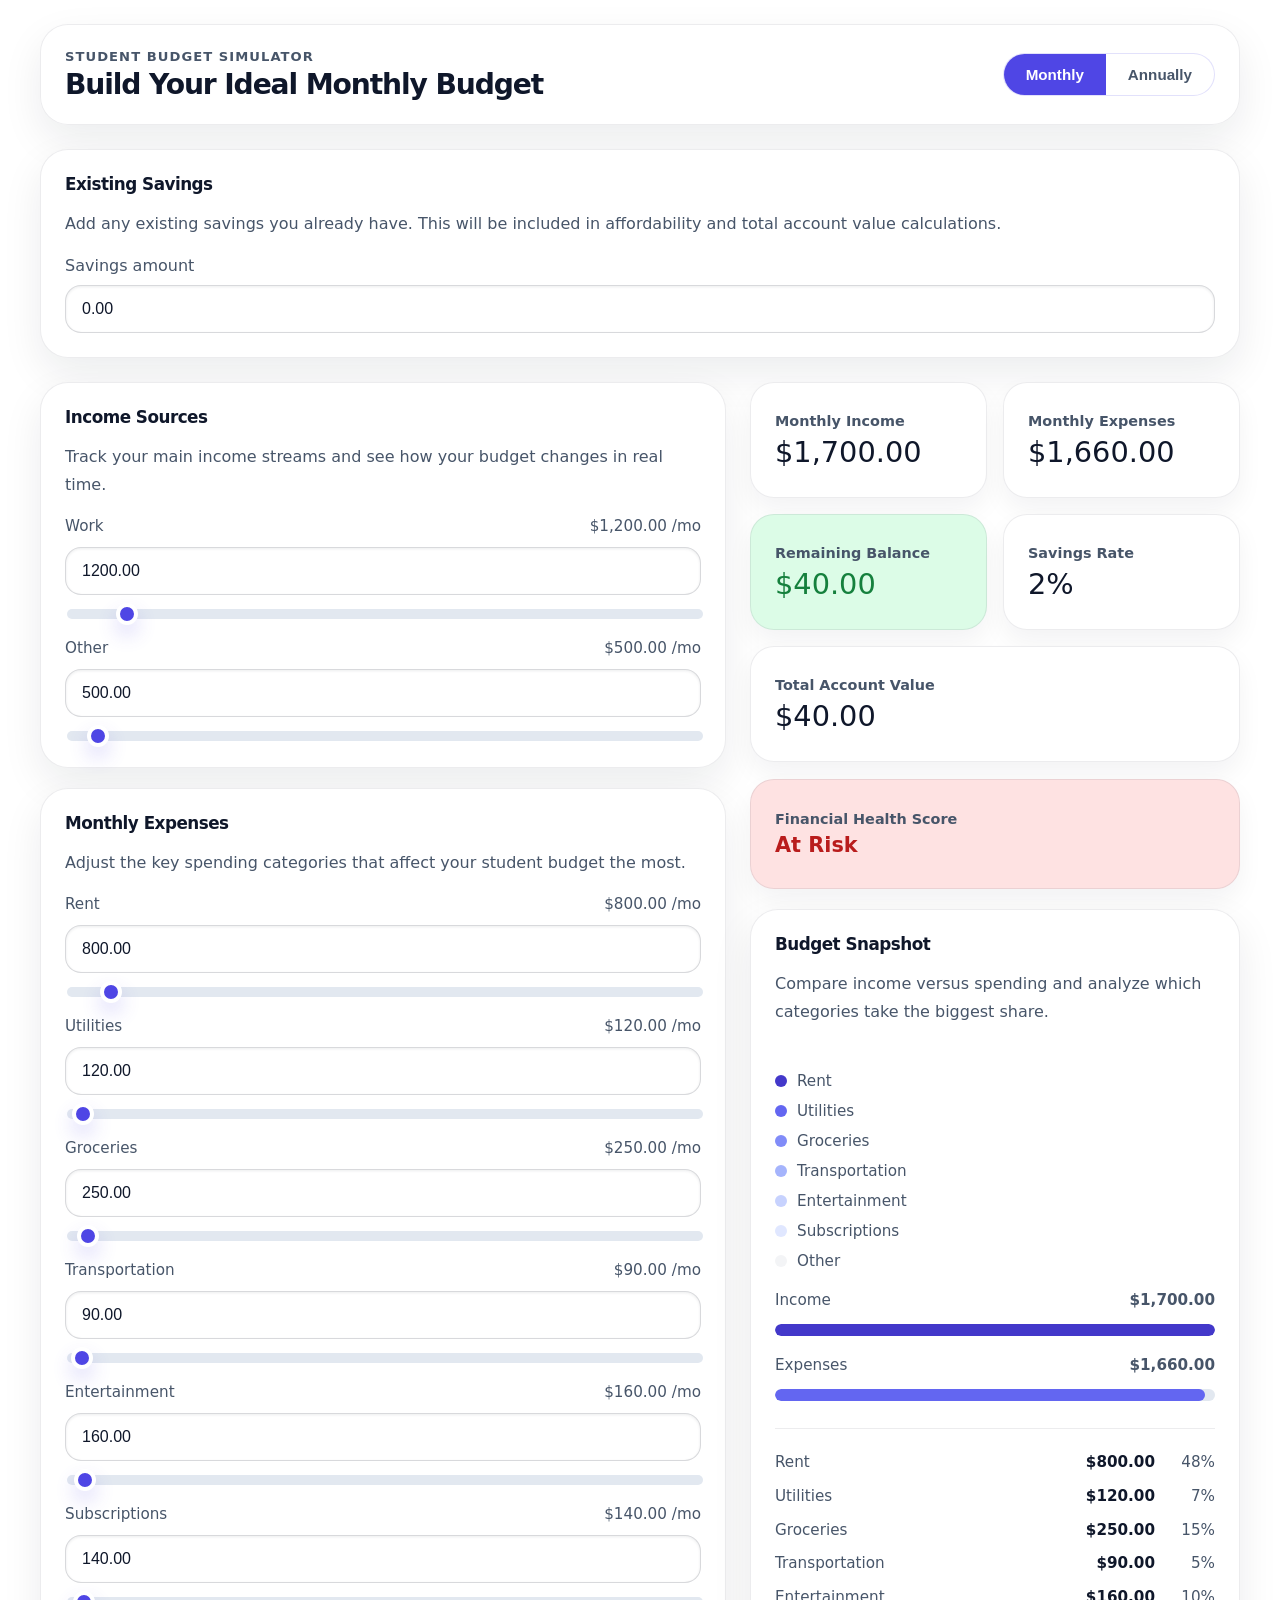
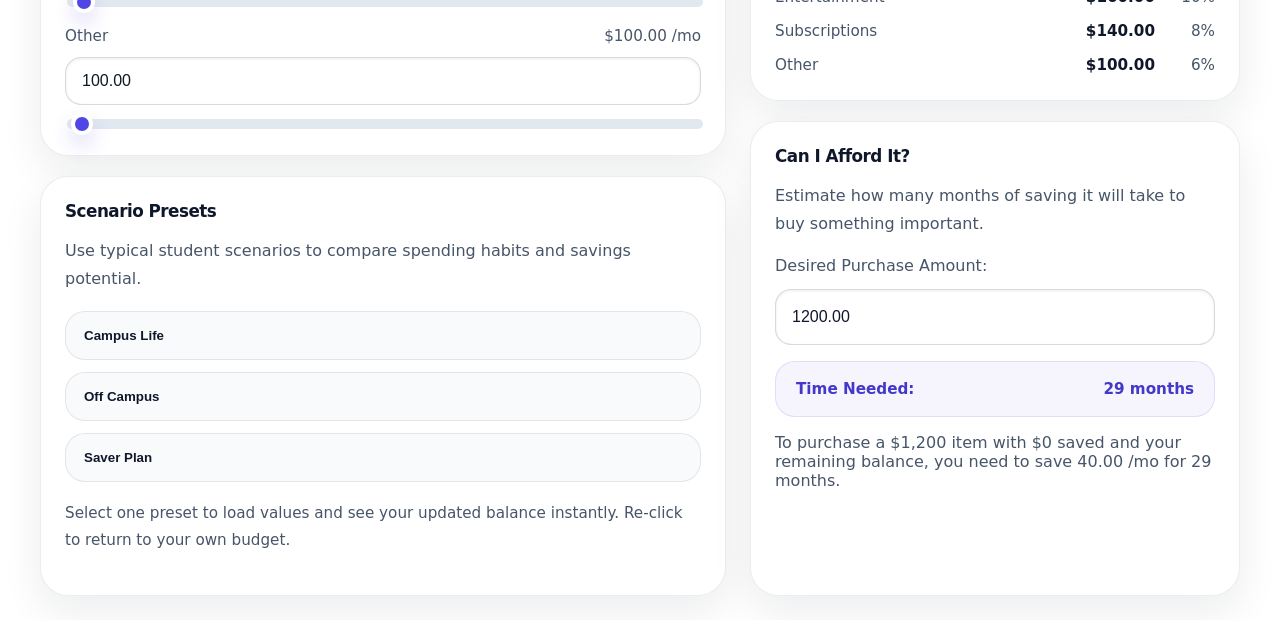
==== Second Page/index.html @ 5c25aade "added commit" ====
<!DOCTYPE html>
<html lang="en">
<head>
  <meta charset="UTF-8">
  <meta name="viewport" content="width=device-width, initial-scale=1.0">
  <title>Student Budget Simulator</title>
  <link rel="stylesheet" href="style.css">
</head>
<body>
  <main class="page">
    <section class="topbar" aria-label="Simulator header">
      <div class="topbar__title">
        <strong>Student Budget Simulator</strong>
        <h1>Build Your Ideal Monthly Budget</h1>
      </div>
      <div class="pill-toggle" role="group" aria-label="Choose view mode">
        <button id="modeMonthly" class="active" type="button">Monthly</button>
        <button id="modeAnnual" type="button">Annually</button>
      </div>
    </section>

    <section class="card" id="savingsCard" aria-label="Existing savings">
      <h2 id="savings-title">Existing Savings</h2>
      <p>Add any existing savings you already have. This will be included in affordability and total account value calculations.</p>
      <label style="display: block; margin-top: 18px;">
        <span style="color: var(--muted); display: block; margin-bottom: 10px;">Savings amount</span>
        <input id="savingsInput" class="money-input" type="text" value="0.00">
      </label>
    </section>

    <section class="layout">
      <div class="section">
        <article class="card" aria-labelledby="income-title">
          <h2 id="income-title">Income Sources</h2>
          <p>Track your main income streams and see how your budget changes in real time.</p>
          <div class="controls" id="incomeControls"></div>
        </article>

        <article class="card" aria-labelledby="expense-title">
          <h2 id="expense-title">Monthly Expenses</h2>
          <p>Adjust the key spending categories that affect your student budget the most.</p>
          <div class="controls" id="expenseControls"></div>
        </article>

        <article class="card" aria-labelledby="scenario-title">
          <h2 id="scenario-title">Scenario Presets</h2>
          <p>Use typical student scenarios to compare spending habits and savings potential.</p>
          <div class="scenario-list" id="scenarioList"></div>
          <p class="footer-note" style="padding-top: 18px;">Select one preset to load values and see your updated balance instantly. Re-click to return to your own budget.</p>
        </article>
      </div>

      <div class="section">
        <div class="summary-grid">
          <div class="summary-card">
            <strong id="totalIncomeLabel">Monthly Income</strong>
            <p class="value" id="totalIncome">$0.00</p>
          </div>
          <div class="summary-card">
            <strong id="totalExpensesLabel">Monthly Expenses</strong>
            <p class="value" id="totalExpenses">$0.00</p>
          </div>
          <div class="summary-card balance-card">
            <strong>Remaining Balance</strong>
            <p class="value" id="balanceValue">$0.00</p>
          </div>
          <div class="summary-card">
            <strong>Savings Rate</strong>
            <p class="value" id="savingsRate">0%</p>
          </div>
          <div class="summary-card span-all">
            <strong>Total Account Value</strong>
            <p class="value" id="totalAccount">$0.00</p>
          </div>
          <div class="summary-card health-score">
            <strong>Financial Health Score</strong>
            <p class="value" id="healthScore">Fair</p>
          </div>
        </div>

        <div class="card chart-card" aria-labelledby="chart-title">
          <div class="chart-row">
            <div>
              <h2 id="chart-title">Budget Snapshot</h2>
              <p>Compare income versus spending and analyze which categories take the biggest share.</p>
            </div>
            <div class="legend" id="legendList"></div>
          </div>

          <div class="bar-chart" id="barChart"></div>
          <div class="breakdown" id="breakdownList"></div>
        </div>

        <div class="card" aria-labelledby="afford-title">
          <h2 id="afford-title">Can I Afford It?</h2>
          <p>Estimate how many months of saving it will take to buy something important.</p>
          <div class="afford">
            <label>
              <span style="color: var(--muted); display: block; margin-bottom: 4px;">Desired Purchase Amount:</span>
              <input id="affordInput" type="text" value="1200.00">
            </label>
            <div class="afford-result" id="affordResult">
              <span id="affordText">Time Needed:</span>
              <strong id="affordMonths">0 months</strong>
            </div>
            <div id="affordSentence" style=color:var(--muted);></div>
          </div>
        </div>
      </div>
    </section>
  </main>

  <script src="script.js"></script>
</body>
</html>
---- Second Page/style.css ----
:root {
    color-scheme: dark;
    --bg: #ffffff;
    --surface: #ffffff;
    --border: rgba(15, 23, 42, 0.08);
    --text: #0f172a;
    --muted: #475569;
    --accent: #4f46e5;
    --accent-strong: #4338ca;
    --shadow: 0 16px 40px rgba(15, 23, 42, 0.08);
    font-family: Inter, system-ui, -apple-system, BlinkMacSystemFont, 'Segoe UI', sans-serif;
}

* {
    box-sizing: border-box;
}

body {
    margin: 0;
    min-height: 100vh;
    background: #ffffff;
    color: var(--text);
    padding: 24px;
}

.page {
    max-width: 1200px;
    margin: 0 auto;
    display: grid;
    gap: 24px;
}

.topbar {
    display: flex;
    flex-wrap: wrap;
    justify-content: space-between;
    align-items: center;
    gap: 18px;
    padding: 24px;
    background: rgba(255, 255, 255, 0.88);
    border: 1px solid var(--border);
    border-radius: 28px;
    box-shadow: var(--shadow);
    backdrop-filter: blur(16px);
}

.topbar__title {
    display: grid;
    gap: 6px;
    min-width: 240px;
}

.topbar__title strong {
    display: inline-block;
    color: var(--muted);
    letter-spacing: 0.08em;
    text-transform: uppercase;
    font-size: 0.82rem;
}

.topbar__title h1 {
    margin: 0;
    font-size: clamp(1.75rem, 2.2vw, 2.4rem);
    line-height: 1.05;
    letter-spacing: -0.04em;
}

.pill-toggle {
    display: inline-flex;
    border: 1px solid rgba(79, 70, 229, 0.16);
    border-radius: 999px;
    overflow: hidden;
    background: #fff;
}

.pill-toggle button {
    border: 0;
    background: transparent;
    padding: 12px 22px;
    color: var(--muted);
    font-size: 0.95rem;
    font-weight: 700;
    cursor: pointer;
    transition: background 0.2s ease, color 0.2s ease;
    min-width: 100px;
}

.pill-toggle button.active {
    color: white;
    background: var(--accent);
}

.layout {
    display: grid;
    grid-template-columns: 1.4fr 1fr;
    gap: 24px;
}

.section {
    display: grid;
    gap: 20px;
}

.card {
    padding: 24px;
    background: var(--surface);
    border: 1px solid var(--border);
    border-radius: 28px;
    box-shadow: var(--shadow);
}

.reveal {
    opacity: 0;
    transition: opacity 0.65s ease, transform 0.65s ease;
    will-change: opacity, transform;
}

.reveal--from-bottom {
    transform: translateY(24px);
}

.reveal--from-top {
    transform: translateY(-24px);
}

.reveal--visible {
    opacity: 1;
    transform: translateY(0);
}

.card h2 {
    margin: 0 0 16px;
    font-size: 1.05rem;
    letter-spacing: -0.03em;
}

.card p {
    margin: 0 0 18px;
    color: var(--muted);
    line-height: 1.75;
}

.controls {
    display: grid;
    gap: 18px;
}

.control {
    display: grid;
    gap: 12px;
}

.control__top {
    display: flex;
    justify-content: space-between;
    align-items: baseline;
    gap: 12px;
}

.control__top span {
    color: var(--muted);
    font-size: 0.95rem;
}

.money-input {
    width: 100%;
    border: 1px solid rgba(15, 23, 42, 0.16);
    border-radius: 16px;
    padding: 14px 16px;
    font-size: 1rem;
    color: var(--text);
    background: #ffffff;
    box-shadow: inset 0 1px 3px rgba(15, 23, 42, 0.08);
    outline: none;
    transition: border-color 0.2s ease, box-shadow 0.2s ease;
}

.afford input {
    width: 100%;
    border: 1px solid rgba(15, 23, 42, 0.16);
    border-radius: 16px;
    padding: 18px 16px;
    font-size: 1rem;
    color: var(--text);
    background: #ffffff;
    box-shadow: inset 0 1px 3px rgba(15, 23, 42, 0.08);
    outline: none;
    transition: border-color 0.2s ease, box-shadow 0.2s ease;
}

.money-input:focus,
.afford input:focus {
    border-color: rgba(79, 70, 229, 0.45);
    box-shadow: 0 0 0 4px rgba(79, 70, 229, 0.1);
}

.slider-wrap {
    display: grid;
    gap: 10px;
}

input[type='range'] {
    width: 100%;
    accent-color: var(--accent);
    height: 10px;
    border-radius: 999px;
    background: #e2e8f0;
    appearance: none;
}

input[type='range']::-webkit-slider-thumb {
    appearance: none;
    width: 22px;
    height: 22px;
    border-radius: 50%;
    background: var(--accent);
    border: 4px solid white;
    box-shadow: 0 10px 20px rgba(79, 70, 229, 0.2);
    cursor: pointer;
}

.summary-grid {
    display: grid;
    grid-template-columns: repeat(2, 1fr);
    gap: 16px;
}

.summary-card {
    padding: 20px 24px;
    border-radius: 24px;
    background: #ffffff;
    border: 1px solid rgba(15, 23, 42, 0.08);
    box-shadow: 0 12px 26px rgba(15, 23, 42, 0.05);
    display: flex;
    flex-direction: column;
    justify-content: center;
    min-height: 90px;
}

.summary-card strong {
    display: block;
    margin-bottom: 8px;
    color: var(--muted);
    font-size: 0.9rem;
    text-align: left;
}

.summary-card .value {
    margin: 0;
    font-size: 1.8rem;
    line-height: 1.05;
    text-align: left;
}

.summary-card.health-score {
    background: #e0f2fe;
    grid-column: 1 / -1;
}

.summary-card.span-all {
    grid-column: 1 / -1;
}

.summary-card.balance-card {
    background: #dcfce7;
}

.summary-card.balance-card.negative {
    background: #fee2e2;
}

.summary-card.health-score.at-risk {
    background: #fee2e2;
}

.summary-card.health-score.fair {
    background: #fef9c3;
}

.summary-card.health-score.good,
.summary-card.health-score.excellent {
    background: #dcfce7;
}

.summary-card.health-score .value {
    font-size: 1.3rem;
    font-weight: 600;
}

.summary-card.health-score.at-risk .value {
    color: #b91c1c;
}

.summary-card.health-score.fair .value {
    color: #b45309;
}

.summary-card.health-score.good .value,
.summary-card.health-score.excellent .value {
    color: #15803d;
}

.summary-card.balance-card .value {
    color: #15803d;
}

.summary-card.balance-card.negative .value {
    color: #b91c1c;
}

.summary-card .tag {
    display: inline-flex;
    margin-top: 12px;
    padding: 5px 12px;
    border-radius: 999px;
    background: rgba(79, 70, 229, 0.1);
    color: var(--accent-strong);
    font-size: 0.82rem;
    letter-spacing: 0.01em;
}

.chart-card {
    display: grid;
    gap: 20px;
}

.chart-row {
    display: flex;
    justify-content: space-between;
    gap: 14px;
    flex-wrap: wrap;
}

.bar-chart {
    display: grid;
    gap: 14px;
}

.bar-item {
    display: grid;
    gap: 8px;
}

.bar-item label {
    display: flex;
    justify-content: space-between;
    color: var(--muted);
    font-size: 0.95rem;
}

.bar-track {
    position: relative;
    height: 12px;
    border-radius: 999px;
    background: #e2e8f0;
    overflow: hidden;
}

.bar-fill {
    height: 100%;
    border-radius: 999px;
    width: 0%;
    transition: width 0.6s ease;
}

.breakdown {
    border-top: 1px solid rgba(15, 23, 42, 0.08);
    padding-top: 22px;
    display: grid;
    gap: 12px;
}

.breakdown-item {
    display: grid;
    grid-template-columns: 1fr minmax(110px, auto) minmax(50px, auto);
    align-items: center;
    gap: 10px;
    color: var(--muted);
    font-size: 0.95rem;
}

.breakdown-item strong {
    color: var(--text);
    text-align: right;
}

.breakdown-item span:last-child {
    text-align: right;
}

.legend {
    display: grid;
    gap: 10px;
    min-width: 160px;
}

.legend-item {
    display: flex;
    align-items: center;
    gap: 10px;
    color: var(--muted);
    font-size: 0.95rem;
}

.legend-dot {
    width: 12px;
    height: 12px;
    border-radius: 999px;
    flex-shrink: 0;
}

.afford {
    display: grid;
    gap: 16px;
    margin-top: 16px;
}

.afford label {
    display: grid;
    gap: 10px;
}

.afford-result {
    display: flex;
    justify-content: space-between;
    gap: 12px;
    align-items: center;
    padding: 18px 20px;
    border-radius: 20px;
    border: 1px solid rgba(79, 70, 229, 0.14);
    background: rgba(79, 70, 229, 0.05);
    color: var(--accent-strong);
    font-weight: 700;
    font-size: 0.95rem;
    transition: background-color 0.2s ease, border-color 0.2s ease, color 0.2s ease;
}

.afford-result.already-saved {
    background: #dcfce7;
    border-color: #86efac;
    color: #15803d;
}

.afford-result.not-enough {
    background: #fee2e2;
    border-color: #fca5a5;
    color: #b91c1c;
}

.footer-note {
    margin-top: 18px;
}

.scenario-list {
    display: grid;
    gap: 12px;
}

.scenario-item {
    display: block;
    width: 100%;
    padding: 16px 18px;
    border-radius: 20px;
    border: 1px solid rgba(15, 23, 42, 0.09);
    background: #f8fafc;
    color: var(--text);
    text-align: left;
    font-weight: 700;
    cursor: pointer;
    transition: transform 0.2s ease, border-color 0.2s ease, background 0.2s ease;
}

.scenario-item:hover {
    transform: translateY(-1px);
}

.scenario-item.active {
    background: var(--accent);
    color: white;
    border-color: rgba(79, 70, 229, 0.3);
}

.footer-note {
    color: var(--muted);
    font-size: 0.95rem;
    line-height: 1.6;
}

@media (max-width: 980px) {
    .layout {
        grid-template-columns: 1fr;
    }

    .summary-grid {
        grid-template-columns: 1fr;
    }
}

@media (max-width: 640px) {
    body {
        padding: 16px;
    }

    .topbar {
        padding: 20px;
    }

    .card {
        padding: 20px;
    }

    .pill-toggle button {
        padding: 10px 14px;
        min-width: 92px;
    }
}
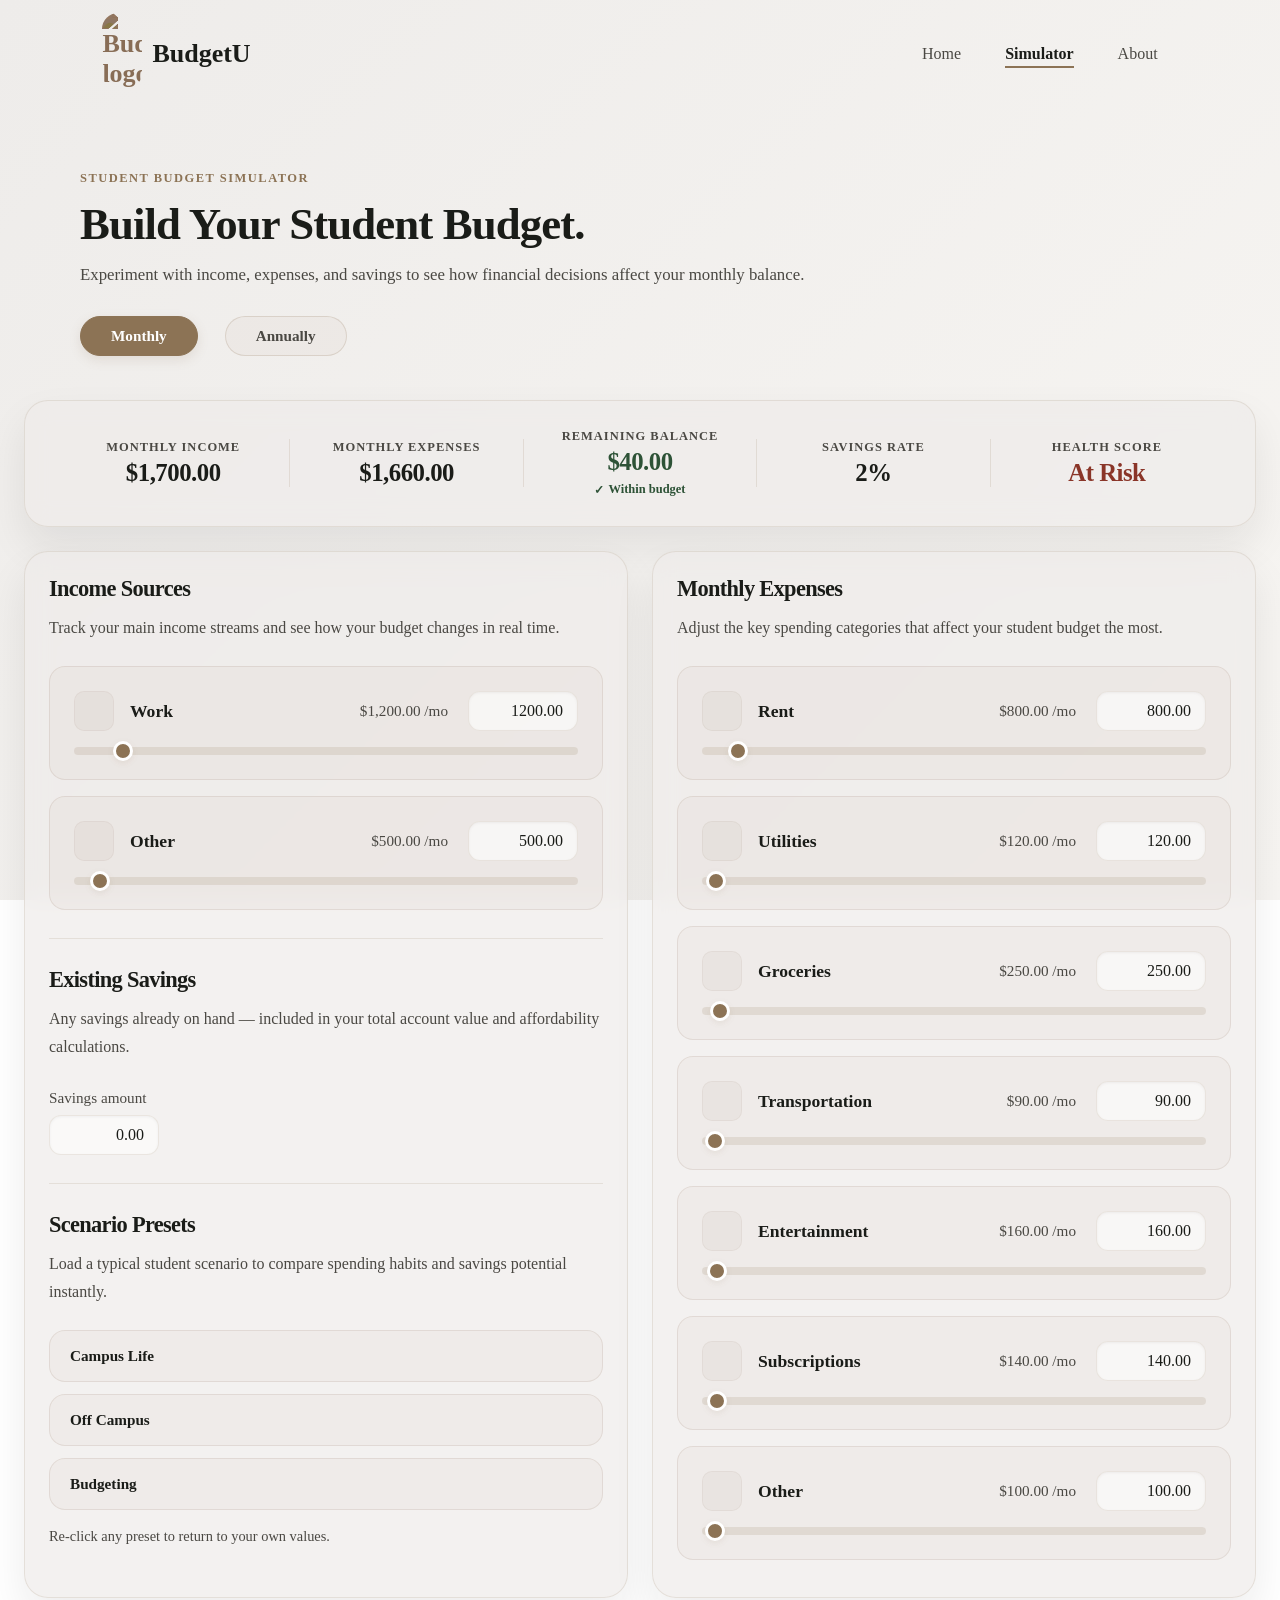
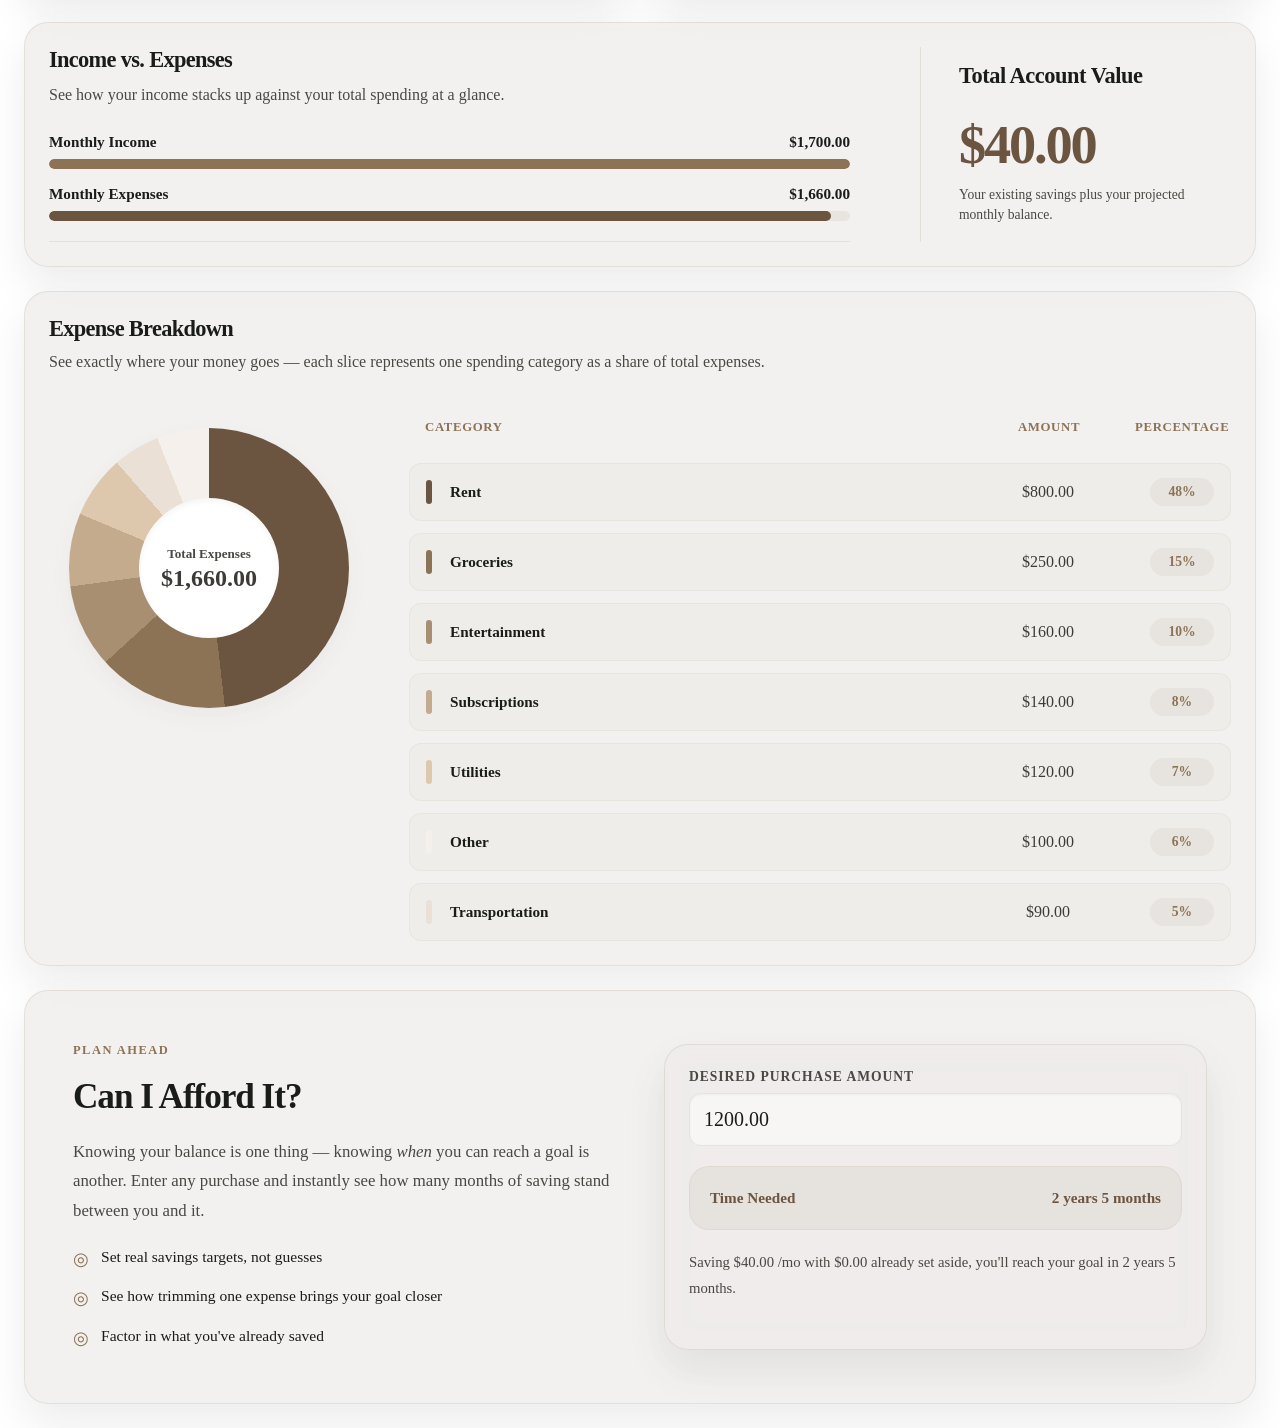
==== commit ff1ac676: "final" ====
--- a/Second Page/index.html
+++ b/Second Page/index.html
@@ -1,115 +1,183 @@
 <!DOCTYPE html>
 <html lang="en">
+
 <head>
   <meta charset="UTF-8">
   <meta name="viewport" content="width=device-width, initial-scale=1.0">
   <title>Student Budget Simulator</title>
   <link rel="stylesheet" href="style.css">
 </head>
+
 <body>
+  <div class="header-nav-wrap">
+    <nav>
+      <div class="logo">
+        <img src="https://cdn-icons-png.flaticon.com/128/18609/18609263.png" alt="BudgetU logo">
+        <span>BudgetU</span>
+      </div>
+      <ul>
+        <li><a href="../Home Page/home.html">Home</a></li>
+        <li><a href="../Second Page/index.html" class="active-link">Simulator</a></li>
+        <li><a href="../About Page/about.html">About</a></li>
+      </ul>
+    </nav>
+  </div>
+
   <main class="page">
-    <section class="topbar" aria-label="Simulator header">
-      <div class="topbar__title">
-        <strong>Student Budget Simulator</strong>
-        <h1>Build Your Ideal Monthly Budget</h1>
-      </div>
-      <div class="pill-toggle" role="group" aria-label="Choose view mode">
-        <button id="modeMonthly" class="active" type="button">Monthly</button>
-        <button id="modeAnnual" type="button">Annually</button>
+
+    <section class="hero-block">
+      <strong class="hero-subtitle">Student Budget Simulator</strong>
+      <h1 class="hero-title">Build Your Student Budget.</h1>
+      <p class="hero-desc">Experiment with income, expenses, and savings to see how financial decisions
+        affect your monthly balance.</p>
+      <div class="links pill-toggle-links">
+        <a href="#" id="modeMonthly" class="btn active">Monthly</a>
+        <a href="#" id="modeAnnual" class="btn">Annually</a>
       </div>
     </section>
 
-    <section class="card" id="savingsCard" aria-label="Existing savings">
-      <h2 id="savings-title">Existing Savings</h2>
-      <p>Add any existing savings you already have. This will be included in affordability and total account value calculations.</p>
-      <label style="display: block; margin-top: 18px;">
-        <span style="color: var(--muted); display: block; margin-bottom: 10px;">Savings amount</span>
-        <input id="savingsInput" class="money-input" type="text" value="0.00">
-      </label>
+    <section class="summary-strip">
+      <div class="strip-item">
+        <span class="strip-label" id="totalIncomeLabel">Monthly Income</span>
+        <strong class="strip-value" id="totalIncome">$0.00</strong>
+      </div>
+      <div class="strip-divider"></div>
+      <div class="strip-item">
+        <span class="strip-label" id="totalExpensesLabel">Monthly Expenses</span>
+        <strong class="strip-value" id="totalExpenses">$0.00</strong>
+      </div>
+      <div class="strip-divider"></div>
+      <div class="strip-item">
+        <span class="strip-label">Remaining Balance</span>
+        <strong class="strip-value" id="balanceValue">$0.00</strong>
+        <span class="status-tag" id="statusTag">Within budget</span>
+      </div>
+      <div class="strip-divider"></div>
+      <div class="strip-item">
+        <span class="strip-label">Savings Rate</span>
+        <strong class="strip-value" id="savingsRate">0%</strong>
+      </div>
+      <div class="strip-divider"></div>
+      <div class="strip-item">
+        <span class="strip-label">Health Score</span>
+        <strong class="strip-value" id="healthScore">Fair</strong>
+      </div>
     </section>
 
-    <section class="layout">
-      <div class="section">
-        <article class="card" aria-labelledby="income-title">
+    <section class="input-band">
+      <article class="card band-card band-card--left" aria-labelledby="income-title">
+        <div class="band-section">
           <h2 id="income-title">Income Sources</h2>
           <p>Track your main income streams and see how your budget changes in real time.</p>
           <div class="controls" id="incomeControls"></div>
-        </article>
-
-        <article class="card" aria-labelledby="expense-title">
-          <h2 id="expense-title">Monthly Expenses</h2>
-          <p>Adjust the key spending categories that affect your student budget the most.</p>
-          <div class="controls" id="expenseControls"></div>
-        </article>
-
-        <article class="card" aria-labelledby="scenario-title">
-          <h2 id="scenario-title">Scenario Presets</h2>
-          <p>Use typical student scenarios to compare spending habits and savings potential.</p>
-          <div class="scenario-list" id="scenarioList"></div>
-          <p class="footer-note" style="padding-top: 18px;">Select one preset to load values and see your updated balance instantly. Re-click to return to your own budget.</p>
-        </article>
-      </div>
-
-      <div class="section">
-        <div class="summary-grid">
-          <div class="summary-card">
-            <strong id="totalIncomeLabel">Monthly Income</strong>
-            <p class="value" id="totalIncome">$0.00</p>
-          </div>
-          <div class="summary-card">
-            <strong id="totalExpensesLabel">Monthly Expenses</strong>
-            <p class="value" id="totalExpenses">$0.00</p>
-          </div>
-          <div class="summary-card balance-card">
-            <strong>Remaining Balance</strong>
-            <p class="value" id="balanceValue">$0.00</p>
-          </div>
-          <div class="summary-card">
-            <strong>Savings Rate</strong>
-            <p class="value" id="savingsRate">0%</p>
-          </div>
-          <div class="summary-card span-all">
-            <strong>Total Account Value</strong>
-            <p class="value" id="totalAccount">$0.00</p>
-          </div>
-          <div class="summary-card health-score">
-            <strong>Financial Health Score</strong>
-            <p class="value" id="healthScore">Fair</p>
-          </div>
         </div>
 
-        <div class="card chart-card" aria-labelledby="chart-title">
-          <div class="chart-row">
-            <div>
-              <h2 id="chart-title">Budget Snapshot</h2>
-              <p>Compare income versus spending and analyze which categories take the biggest share.</p>
-            </div>
-            <div class="legend" id="legendList"></div>
-          </div>
+        <div class="divider-rule"></div>
 
-          <div class="bar-chart" id="barChart"></div>
-          <div class="breakdown" id="breakdownList"></div>
+        <div class="band-section">
+          <h2 id="savings-title">Existing Savings</h2>
+          <p>Any savings already on hand — included in your total account value and affordability calculations.</p>
+          <label class="savings-label-layout">
+            <span>Savings amount</span>
+            <input id="savingsInput" class="money-input" type="text" value="0.00">
+          </label>
         </div>
 
-        <div class="card" aria-labelledby="afford-title">
-          <h2 id="afford-title">Can I Afford It?</h2>
-          <p>Estimate how many months of saving it will take to buy something important.</p>
-          <div class="afford">
-            <label>
-              <span style="color: var(--muted); display: block; margin-bottom: 4px;">Desired Purchase Amount:</span>
-              <input id="affordInput" type="text" value="1200.00">
-            </label>
-            <div class="afford-result" id="affordResult">
-              <span id="affordText">Time Needed:</span>
-              <strong id="affordMonths">0 months</strong>
-            </div>
-            <div id="affordSentence" style=color:var(--muted);></div>
-          </div>
+        <div class="divider-rule"></div>
+
+        <div class="band-section band-section--grow">
+          <h2 id="scenario-title">Scenario Presets</h2>
+          <p>Load a typical student scenario to compare spending habits and savings potential instantly.</p>
+          <div class="scenario-list" id="scenarioList"></div>
+          <p class="footer-note" style="padding-top:14px;">Re-click any preset to return to your own values.</p>
+        </div>
+      </article>
+
+      <article class="card band-card band-card--right" aria-labelledby="expense-title">
+        <h2 id="expense-title">Monthly Expenses</h2>
+        <p>Adjust the key spending categories that affect your student budget the most.</p>
+        <div class="controls" id="expenseControls"></div>
+      </article>
+
+    </section>
+
+    <section class="full-chart-section card">
+      <div class="full-chart-inner">
+        <div class="full-chart-left">
+          <h2 id="chart-title">Income vs. Expenses</h2>
+          <p>See how your income stacks up against your total spending at a glance.</p>
+          <div class="bar-chart" id="barChart"></div>
+        </div>
+        <div class="full-chart-divider"></div>
+        <div class="full-chart-right">
+          <span class="strip-label">Total Account Value</span>
+          <p class="account-value" id="totalAccount">$0.00</p>
+          <p class="account-subtext">Your existing savings plus your projected monthly balance.</p>
         </div>
       </div>
     </section>
+
+    <section class="donut-section card">
+      <div class="donut-section-header">
+        <h2 id="donut-title">Expense Breakdown</h2>
+        <p>See exactly where your money goes — each slice represents one spending category as a share of total expenses.
+        </p>
+      </div>
+      <div class="donut-section-body">
+        <div class="donut-chart-container">
+          <div class="donut-chart" id="donutChartCircle">
+            <div class="donut-chart__center">
+              <span>Total Expenses</span>
+              <strong id="donutTotalValue">$0.00</strong>
+            </div>
+          </div>
+        </div>
+        <div class="breakdown-panel">
+          <div class="breakdown" id="breakdownList"></div>
+        </div>
+      </div>
+    </section>
+
+    <section class="afford-section">
+      <div class="afford-editorial">
+        <div class="afford-editorial__left">
+          <strong class="hero-subtitle">Plan Ahead</strong>
+          <h2 class="afford-headline">Can I Afford It?</h2>
+          <p class="afford-pitch">Knowing your balance is one thing — knowing <em>when</em> you can reach a goal is
+            another. Enter any purchase and instantly see how many months of saving stand between you and it.</p>
+          <ul class="afford-benefits">
+            <li>
+              <span class="benefit-icon">◎</span>
+              <span>Set real savings targets, not guesses</span>
+            </li>
+            <li>
+              <span class="benefit-icon">◎</span>
+              <span>See how trimming one expense brings your goal closer</span>
+            </li>
+            <li>
+              <span class="benefit-icon">◎</span>
+              <span>Factor in what you've already saved</span>
+            </li>
+          </ul>
+        </div>
+        <div class="afford-editorial__right card">
+          <label class="afford-label">
+            <span>Desired Purchase Amount</span>
+            <input id="affordInput" class="afford-input" type="text" value="1200.00" class="afford-big-input">
+          </label>
+          <div class="afford-result" id="affordResult">
+            <span id="affordText">Time Needed</span>
+            <strong id="affordMonths">0 months</strong>
+          </div>
+          <p id="affordSentence" class="afford-sentence"></p>
+        </div>
+      </div>
+    </section>
+
   </main>
 
   <script src="script.js"></script>
+  <div id="donutTooltip" class="donut-tooltip"></div>
 </body>
-</html>
+
+</html>
--- a/Second Page/style.css
+++ b/Second Page/style.css
@@ -1,112 +1,216 @@
 :root {
-    color-scheme: dark;
-    --bg: #ffffff;
-    --surface: #ffffff;
-    --border: rgba(15, 23, 42, 0.08);
-    --text: #0f172a;
-    --muted: #475569;
-    --accent: #4f46e5;
-    --accent-strong: #4338ca;
-    --shadow: 0 16px 40px rgba(15, 23, 42, 0.08);
-    font-family: Inter, system-ui, -apple-system, BlinkMacSystemFont, 'Segoe UI', sans-serif;
+    color-scheme: light;
+    --bg-gradient: linear-gradient(135deg, #f7f5f2 0%, #eeecea 100%);
+    --surface: rgba(238, 236, 234, 0.70);
+    --border: rgba(140, 115, 85, 0.15);
+    --text: #1a1c18;
+    --muted: #4a4843;
+    --accent: #8c7355;
+    --accent-strong: #6b5540;
+    --shadow: 0 20px 40px rgba(26, 28, 24, 0.08);
+    font-family: Palatino, URW Palladio L, serif;
 }
 
 * {
+    margin: 0;
+    padding: 0;
     box-sizing: border-box;
+    font-family: Palatino, URW Palladio L, serif;
 }
 
 body {
     margin: 0;
     min-height: 100vh;
-    background: #ffffff;
     color: var(--text);
-    padding: 24px;
-}
-
-.page {
+    padding: 0;
+    background: linear-gradient(135deg, #eeecea 0%, #f7f5f2 100%);
+    background-attachment: fixed;
+}
+
+nav {
+    width: 100%;
+    display: flex;
+    justify-content: space-between;
+    align-items: center;
+    padding: 18px 8%;
+    transition: background 1s;
+}
+
+nav .logo {
+    display: flex;
+    align-items: center;
+    font-size: 26px;
+    font-weight: 600;
+    color: var(--text);
+}
+
+nav .logo img {
+    width: 40px;
+    margin-right: 10px;
+    margin-top: -5px;
+    filter: invert(47%) sepia(21%) saturate(543%) hue-rotate(345deg) brightness(88%) contrast(92%);
+}
+
+nav ul li {
+    display: inline-block;
+    list-style: none;
+    margin: 10px 20px;
+}
+
+nav ul li a {
+    text-decoration: none;
+    color: var(--muted);
+    font-weight: 500;
+    transition: color 0.3s ease;
+}
+
+nav:hover {
+    background: #fbfaf5;
+}
+
+nav:hover .logo {
+    color: #333333;
+}
+
+nav:hover .logo img {
+    content: url(https://cdn-icons-png.flaticon.com/128/18609/18609263.png);
+    filter: invert(47%) sepia(21%) saturate(543%) hue-rotate(345deg) brightness(88%) contrast(92%);
+}
+
+nav:hover ul li a {
+    color: var(--muted);
+}
+
+nav:hover ul li a:hover {
+    color: var(--text);
+}
+
+nav ul li a.active-link {
+    font-weight: 700;
+    color: var(--text);
+    border-bottom: 2px solid var(--accent);
+    padding-bottom: 4px;
+}
+
+nav:hover ul li a.active-link {
+    border-bottom-color: var(--accent-strong);
+}
+
+.hero-block {
+    max-width: 600px;
+    margin: 40px auto 20px auto;
+    width: 100%;
     max-width: 1200px;
-    margin: 0 auto;
-    display: grid;
-    gap: 24px;
-}
-
-.topbar {
-    display: flex;
-    flex-wrap: wrap;
-    justify-content: space-between;
-    align-items: center;
-    gap: 18px;
-    padding: 24px;
-    background: rgba(255, 255, 255, 0.88);
-    border: 1px solid var(--border);
-    border-radius: 28px;
-    box-shadow: var(--shadow);
-    backdrop-filter: blur(16px);
-}
-
-.topbar__title {
-    display: grid;
-    gap: 6px;
-    min-width: 240px;
-}
-
-.topbar__title strong {
+    padding: 0 40px;
+    display: flex;
+    flex-direction: column;
+    gap: 12px;
+}
+
+.hero-subtitle {
+    text-transform: uppercase;
+    letter-spacing: 0.12em;
+    font-size: 0.78rem;
+    color: var(--accent);
+}
+
+.hero-title {
+    margin: 0;
+    font-size: 2.8rem;
+    font-weight: 700;
+    letter-spacing: -0.02em;
+    color: var(--text);
+}
+
+.hero-desc {
+    margin: 0;
+    color: var(--muted);
+    font-size: 1.05rem;
+    line-height: 1.6;
+}
+
+.links {
+    margin-top: 30px;
+}
+
+.links a {
+    color: #ffff;
+    text-decoration: none;
     display: inline-block;
+}
+
+.btn {
+    display: inline-block;
+    border: 1px solid #ffff;
+    padding: 10px 35px;
+    border-radius: 30px;
+    margin-right: 15px;
+}
+
+.slide-left {
+    animation: slideleft 1s linear forwards;
+}
+
+@keyframes slideleft {
+    0% {
+        transform: translateX(100px);
+        opacity: 0;
+    }
+
+    100% {
+        transform: translateX(0px);
+        opacity: 1;
+    }
+}
+
+.pill-toggle-links {
+    display: inline-flex;
+    gap: 12px;
+    margin-top: 15px;
+    background: transparent;
+    border: none;
+    overflow: visible;
+}
+
+.pill-toggle-links .btn {
+    display: inline-block;
+    border: 1px solid rgba(140, 115, 85, 0.2);
+    background: rgba(140, 115, 85, 0.04);
+    padding: 10px 30px;
+    border-radius: 30px;
+    text-decoration: none;
+    font-weight: 600;
+    font-size: 0.95rem;
     color: var(--muted);
-    letter-spacing: 0.08em;
-    text-transform: uppercase;
-    font-size: 0.82rem;
-}
-
-.topbar__title h1 {
-    margin: 0;
-    font-size: clamp(1.75rem, 2.2vw, 2.4rem);
-    line-height: 1.05;
-    letter-spacing: -0.04em;
-}
-
-.pill-toggle {
-    display: inline-flex;
-    border: 1px solid rgba(79, 70, 229, 0.16);
-    border-radius: 999px;
-    overflow: hidden;
-    background: #fff;
-}
-
-.pill-toggle button {
-    border: 0;
-    background: transparent;
-    padding: 12px 22px;
-    color: var(--muted);
-    font-size: 0.95rem;
+    min-width: unset;
+    cursor: pointer;
+    transition: background 0.3s ease, color 0.3s ease;
+}
+
+.pill-toggle-links .btn:hover {
+    background: rgba(140, 115, 85, 0.12);
+    border-color: var(--accent);
+    color: var(--text);
+}
+
+.pill-toggle-links .btn.active {
+    background: var(--accent);
+    border-color: var(--accent);
+    color: #ffffff;
     font-weight: 700;
-    cursor: pointer;
-    transition: background 0.2s ease, color 0.2s ease;
-    min-width: 100px;
-}
-
-.pill-toggle button.active {
-    color: white;
-    background: var(--accent);
-}
-
-.layout {
-    display: grid;
-    grid-template-columns: 1.4fr 1fr;
-    gap: 24px;
-}
-
-.section {
-    display: grid;
-    gap: 20px;
+    box-shadow: 0 4px 12px rgba(140, 115, 85, 0.15);
 }
 
 .card {
     padding: 24px;
     background: var(--surface);
     border: 1px solid var(--border);
-    border-radius: 28px;
+    border-radius: 24px;
     box-shadow: var(--shadow);
+    backdrop-filter: blur(12px);
+    width: 100%;
+    max-width: 100%;
+    box-sizing: border-box;
 }
 
 .reveal {
@@ -129,13 +233,14 @@
 }
 
 .card h2 {
-    margin: 0 0 16px;
-    font-size: 1.05rem;
+    margin: 0 0 12px;
+    font-size: 1.4rem;
     letter-spacing: -0.03em;
+    color: var(--text);
 }
 
 .card p {
-    margin: 0 0 18px;
+    margin: 0 0 24px;
     color: var(--muted);
     line-height: 1.75;
 }
@@ -147,51 +252,61 @@
 
 .control {
     display: grid;
-    gap: 12px;
+    grid-template-columns: 1fr auto auto;
+    align-items: center;
+    gap: 16px 12px;
+    width: 100%;
 }
 
 .control__top {
-    display: flex;
-    justify-content: space-between;
-    align-items: baseline;
-    gap: 12px;
-}
-
-.control__top span {
+    display: contents;
+}
+
+.control__top span:first-child {
+    grid-column: 1;
+    font-size: 1.1rem;
+    font-weight: 600;
+    color: var(--text);
+}
+
+.control__top span[data-label] {
+    grid-column: 2;
+    display: inline-block;
     color: var(--muted);
     font-size: 0.95rem;
+    margin-right: 8px;
 }
 
 .money-input {
-    width: 100%;
-    border: 1px solid rgba(15, 23, 42, 0.16);
-    border-radius: 16px;
-    padding: 14px 16px;
+    grid-column: 3;
+    width: 110px;
+}
+
+.slider-wrap {
+    grid-column: 1 / -1;
+    width: 100%;
+}
+
+.money-input,
+.afford input {
+    width: 110px;
+    background: rgba(255, 255, 255, 0.6);
+    border: 1px solid var(--border);
+    border-radius: 12px;
+    padding: 10px 14px;
+    font-family: inherit;
     font-size: 1rem;
     color: var(--text);
-    background: #ffffff;
-    box-shadow: inset 0 1px 3px rgba(15, 23, 42, 0.08);
+    text-align: right;
+    box-shadow: inset 0 1px 3px rgba(26, 28, 24, 0.05);
     outline: none;
     transition: border-color 0.2s ease, box-shadow 0.2s ease;
 }
 
-.afford input {
-    width: 100%;
-    border: 1px solid rgba(15, 23, 42, 0.16);
-    border-radius: 16px;
-    padding: 18px 16px;
-    font-size: 1rem;
-    color: var(--text);
-    background: #ffffff;
-    box-shadow: inset 0 1px 3px rgba(15, 23, 42, 0.08);
-    outline: none;
-    transition: border-color 0.2s ease, box-shadow 0.2s ease;
-}
-
 .money-input:focus,
 .afford input:focus {
-    border-color: rgba(79, 70, 229, 0.45);
-    box-shadow: 0 0 0 4px rgba(79, 70, 229, 0.1);
+    border-color: var(--accent);
+    box-shadow: 0 0 0 3px rgba(140, 115, 85, 0.15);
 }
 
 .slider-wrap {
@@ -202,84 +317,117 @@
 input[type='range'] {
     width: 100%;
     accent-color: var(--accent);
-    height: 10px;
+    height: 8px;
     border-radius: 999px;
-    background: #e2e8f0;
+    background: rgba(140, 115, 85, 0.15);
     appearance: none;
 }
 
 input[type='range']::-webkit-slider-thumb {
     appearance: none;
-    width: 22px;
-    height: 22px;
+    width: 20px;
+    height: 20px;
     border-radius: 50%;
     background: var(--accent);
-    border: 4px solid white;
-    box-shadow: 0 10px 20px rgba(79, 70, 229, 0.2);
+    border: 3px solid #ffffff;
+    box-shadow: 0 2px 6px rgba(140, 115, 85, 0.12);
     cursor: pointer;
+    transition: transform 0.1s ease, background-color 0.1s ease;
+}
+
+input[type='range']::-webkit-slider-thumb:hover {
+    background: var(--accent-strong);
+    transform: scale(1.1);
 }
 
 .summary-grid {
     display: grid;
     grid-template-columns: repeat(2, 1fr);
     gap: 16px;
+    margin-top: 20px;
+    width: 100%;
 }
 
 .summary-card {
-    padding: 20px 24px;
-    border-radius: 24px;
-    background: #ffffff;
-    border: 1px solid rgba(15, 23, 42, 0.08);
-    box-shadow: 0 12px 26px rgba(15, 23, 42, 0.05);
-    display: flex;
-    flex-direction: column;
-    justify-content: center;
-    min-height: 90px;
+    padding: 16px 20px;
+    background: rgba(140, 115, 85, 0.04);
+    border: 1px solid rgba(140, 115, 85, 0.14);
+    border-radius: 16px;
+    box-shadow: none;
+    backdrop-filter: none;
+    display: flex;
+    flex-direction: row;
+    align-items: center;
+    gap: 16px;
+    height: auto;
+    box-sizing: border-box;
+    margin: 0;
+    width: 100%;
+    max-width: 100%;
 }
 
 .summary-card strong {
-    display: block;
-    margin-bottom: 8px;
     color: var(--muted);
-    font-size: 0.9rem;
-    text-align: left;
+    font-weight: 600;
 }
 
 .summary-card .value {
     margin: 0;
-    font-size: 1.8rem;
-    line-height: 1.05;
-    text-align: left;
-}
-
+    font-weight: 550;
+    font-size: 1.45rem;
+    color: #3d3b37;
+    letter-spacing: -0.01em;
+    line-height: 1.1;
+}
+
+.summary-card.span-all,
 .summary-card.health-score {
-    background: #e0f2fe;
     grid-column: 1 / -1;
 }
 
-.summary-card.span-all {
-    grid-column: 1 / -1;
+.summary-card__content {
+    display: flex;
+    flex-direction: column;
+    gap: 4px;
+}
+
+.summary-card__badge {
+    width: 42px;
+    height: 42px;
+    border-radius: 12px;
+    display: flex;
+    align-items: center;
+    justify-content: center;
+    flex-shrink: 0;
+    background: rgba(140, 115, 85, 0.08);
+    color: var(--accent);
 }
 
 .summary-card.balance-card {
-    background: #dcfce7;
-}
-
-.summary-card.balance-card.negative {
-    background: #fee2e2;
-}
-
+    background: rgba(230, 235, 225, 0.7);
+    border-color: rgba(140, 175, 150, 0.25);
+}
+
+.summary-card.balance-card.negative,
 .summary-card.health-score.at-risk {
-    background: #fee2e2;
+    background: rgba(244, 224, 220, 0.7);
+    border-color: rgba(210, 150, 140, 0.25);
 }
 
 .summary-card.health-score.fair {
-    background: #fef9c3;
+    background: rgba(248, 238, 215, 0.7);
+    border-color: rgba(210, 190, 140, 0.25);
+}
+
+.summary-card.health-score.fair .summary-card__badge {
+    background: rgba(210, 190, 140, 0.15);
+    color: #82601b;
 }
 
 .summary-card.health-score.good,
 .summary-card.health-score.excellent {
-    background: #dcfce7;
+    background: rgba(220, 237, 224, 0.55);
+    border-color: rgba(140, 190, 150, 0.25);
 }
 
 .summary-card.health-score .value {
@@ -287,111 +435,263 @@
     font-weight: 600;
 }
 
-.summary-card.health-score.at-risk .value {
-    color: #b91c1c;
-}
-
 .summary-card.health-score.fair .value {
-    color: #b45309;
+    color: #82601b;
+    font-weight: 600;
+}
+
+.badge-health-fair {
+    background: rgba(210, 190, 140, 0.15);
+    color: #82601b;
 }
 
 .summary-card.health-score.good .value,
 .summary-card.health-score.excellent .value {
-    color: #15803d;
+    color: #2e623a;
+}
+
+.summary-card.health-score.good .summary-card__badge,
+.summary-card.health-score.excellent .summary-card__badge {
+    background: rgba(140, 175, 150, 0.15);
+    color: #2e623a;
 }
 
 .summary-card.balance-card .value {
-    color: #15803d;
-}
-
-.summary-card.balance-card.negative .value {
-    color: #b91c1c;
+    color: #2d5236;
+    font-weight: 600;
+}
+
+.summary-card.balance-card .summary-card__badge {
+    background: rgba(140, 175, 150, 0.15);
+    color: #2d5236;
+}
+
+.badge-balance {
+    background: rgba(140, 175, 150, 0.15);
+    color: #2d5236;
+}
+
+.summary-card.balance-card.negative .value,
+.summary-card.health-score.at-risk .value {
+    color: #8a3528;
+    font-weight: 600;
+}
+
+.summary-card.health-score.at-risk .summary-card__badge {
+    background: rgba(210, 150, 140, 0.15);
+    color: #8a3528;
+}
+
+.summary-card.balance-card.negative .summary-card__badge {
+    background: rgba(210, 150, 140, 0.15);
+    color: #8a3528;
+}
+
+.summary-card.balance-card.negative .status-tag {
+    color: #8a3528;
+}
+
+.summary-card.balance-card.negative .status-tag::before {
+    content: "✕";
+    font-weight: 700;
+}
+
+.badge-health,
+.badge-balance-negative {
+    background: rgba(210, 150, 140, 0.15);
+    color: #8a3528;
+}
+
+.status-tag {
+    display: inline-flex;
+    align-items: center;
+    gap: 4px;
+    font-size: 0.78rem;
+    font-weight: 600;
+    color: #2d5236;
+    margin-top: 2px;
+}
+
+.status-tag.negative {
+    color: #8a3528;
+}
+
+.status-tag.negative::before {
+    content: "✕";
+}
+
+.status-tag:not(.negative)::before {
+    content: "✓";
 }
 
 .summary-card .tag {
     display: inline-flex;
-    margin-top: 12px;
-    padding: 5px 12px;
+    margin-top: 14px;
+    padding: 6px 14px;
     border-radius: 999px;
-    background: rgba(79, 70, 229, 0.1);
+    background: rgba(140, 115, 85, 0.1);
     color: var(--accent-strong);
-    font-size: 0.82rem;
-    letter-spacing: 0.01em;
-}
-
-.chart-card {
-    display: grid;
-    gap: 20px;
-}
-
-.chart-row {
+    font-size: 0.8rem;
+    font-weight: 600;
+    width: fit-content;
+}
+
+.bar-chart {
+    display: flex;
+    flex-direction: column;
+    gap: 16px;
+    padding-bottom: 20px;
+    border-bottom: 1px solid var(--border);
+}
+
+.bar-item {
+    display: flex;
+    flex-direction: column;
+    gap: 8px;
+    width: 100%;
+}
+
+.bar-item label {
     display: flex;
     justify-content: space-between;
-    gap: 14px;
-    flex-wrap: wrap;
-}
-
-.bar-chart {
-    display: grid;
-    gap: 14px;
-}
-
-.bar-item {
-    display: grid;
-    gap: 8px;
-}
-
-.bar-item label {
-    display: flex;
-    justify-content: space-between;
-    color: var(--muted);
     font-size: 0.95rem;
+    font-weight: 600;
+    color: var(--text);
 }
 
 .bar-track {
     position: relative;
-    height: 12px;
+    height: 10px;
     border-radius: 999px;
-    background: #e2e8f0;
+    background: rgba(140, 115, 85, 0.1);
     overflow: hidden;
+    width: 100%;
 }
 
 .bar-fill {
     height: 100%;
     border-radius: 999px;
     width: 0%;
-    transition: width 0.6s ease;
+    transition: width 0.2s cubic-bezier(0.4, 0, 0.2, 1);
+}
+
+.bar-item:first-child .bar-fill {
+    background: var(--accent) !important;
+}
+
+.bar-item:last-child .bar-fill {
+    background: var(--accent-strong) !important;
 }
 
 .breakdown {
-    border-top: 1px solid rgba(15, 23, 42, 0.08);
-    padding-top: 22px;
-    display: grid;
+    display: flex;
+    flex-direction: column;
     gap: 12px;
+    margin-top: 16px;
+    width: 100%;
 }
 
 .breakdown-item {
     display: grid;
-    grid-template-columns: 1fr minmax(110px, auto) minmax(50px, auto);
-    align-items: center;
-    gap: 10px;
-    color: var(--muted);
+    grid-template-columns: 24px 1fr 105px 88px;
+    align-items: center;
+    padding: 14px 16px;
+    background: rgba(140, 115, 85, 0.03);
+    border: 1px solid rgba(140, 115, 85, 0.08);
+    border-radius: 12px;
+    box-sizing: border-box;
+}
+
+.breakdown-item strong {
+    grid-column: 3;
+    justify-self: center;
+    transform: translateX(-20px);
+    font-family: Palatino, URW Palladio L, serif;
+    font-weight: 500;
+    color: #3d3b37;
+    font-size: 1rem;
+}
+
+.breakdown-item .breakdown-pct {
+    grid-column: 4;
+    justify-self: center;
+    font-size: 0.85rem;
+    font-weight: 700;
+    background: rgba(140, 115, 85, 0.08);
+    color: var(--accent);
+    padding: 6px 0;
+    border-radius: 999px;
+    width: 64px;
+    box-sizing: border-box;
+    display: flex;
+    justify-content: center;
+    align-items: center;
+}
+
+.breakdown-header {
+    display: grid;
+    grid-template-columns: 24px 1fr 105px 88px;
+    align-items: center;
+    padding: 0 16px;
+    margin-bottom: 16px;
+    box-sizing: border-box;
+    width: 100%;
+}
+
+.breakdown-header span:first-child {
+    grid-column: 1 / span 2;
+    text-align: left;
+    font-size: 0.8rem;
+    font-weight: 700;
+    text-transform: uppercase;
+    letter-spacing: 0.05em;
+    color: var(--accent);
+}
+
+.breakdown-header strong {
+    grid-column: 3;
+    justify-self: center;
+    transform: translateX(-20px);
+    font-size: 0.8rem;
+    font-weight: 700;
+    text-transform: uppercase;
+    letter-spacing: 0.05em;
+    color: var(--accent);
+}
+
+.breakdown-header span:nth-child(3) {
+    grid-column: 4;
+    text-align: right;
+    font-size: 0.8rem;
+    font-weight: 700;
+    text-transform: uppercase;
+    letter-spacing: 0.05em;
+    color: var(--accent);
+}
+
+.breakdown-item .breakdown-color-strip {
+    grid-column: 1;
+    justify-self: start;
+}
+
+.breakdown-item span:nth-child(2) {
+    grid-column: 2;
+    font-weight: 600;
+    color: var(--text);
     font-size: 0.95rem;
-}
-
-.breakdown-item strong {
-    color: var(--text);
-    text-align: right;
-}
-
-.breakdown-item span:last-child {
-    text-align: right;
+    text-align: left;
+    margin: 0;
 }
 
 .legend {
-    display: grid;
-    gap: 10px;
-    min-width: 160px;
+    display: flex;
+    flex-wrap: wrap;
+    gap: 8px;
+    height: 0px;
+    overflow: hidden;
+    margin: 0;
+    padding: 0;
+    opacity: 0;
 }
 
 .legend-item {
@@ -427,24 +727,35 @@
     align-items: center;
     padding: 18px 20px;
     border-radius: 20px;
-    border: 1px solid rgba(79, 70, 229, 0.14);
-    background: rgba(79, 70, 229, 0.05);
+    border: 1px solid rgba(140, 115, 85, 0.08);
+    background: rgba(140, 115, 85, 0.08);
     color: var(--accent-strong);
     font-weight: 700;
     font-size: 0.95rem;
     transition: background-color 0.2s ease, border-color 0.2s ease, color 0.2s ease;
+    width: 100%;
+    max-width: 100%;
+    box-sizing: border-box;
+}
+
+.afford-result,
+.afford-result p {
+    white-space: normal;
+    overflow-wrap: break-word;
+    word-wrap: break-word;
+    line-height: 1.7;
 }
 
 .afford-result.already-saved {
-    background: #dcfce7;
-    border-color: #86efac;
-    color: #15803d;
+    background: #f0f7f2;
+    border-color: #7ab896;
+    color: #2d5236;
 }
 
 .afford-result.not-enough {
-    background: #fee2e2;
-    border-color: #fca5a5;
-    color: #b91c1c;
+    background: #fdf0ee;
+    border-color: #c97b6e;
+    color: #8a3528;
 }
 
 .footer-note {
@@ -454,63 +765,1045 @@
 .scenario-list {
     display: grid;
     gap: 12px;
+    margin-top: 0px;
+    width: 100%;
 }
 
 .scenario-item {
     display: block;
     width: 100%;
-    padding: 16px 18px;
-    border-radius: 20px;
-    border: 1px solid rgba(15, 23, 42, 0.09);
-    background: #f8fafc;
+    padding: 16px 20px;
+    border-radius: 16px;
+    border: 1px solid rgba(140, 115, 85, 0.14);
+    background: rgba(140, 115, 85, 0.04);
     color: var(--text);
     text-align: left;
+    font-family: inherit;
+    font-size: 0.95rem;
     font-weight: 700;
     cursor: pointer;
-    transition: transform 0.2s ease, border-color 0.2s ease, background 0.2s ease;
+    box-sizing: border-box;
+    transition: background 0.2s ease, border-color 0.2s ease, color 0.2s ease;
 }
 
 .scenario-item:hover {
-    transform: translateY(-1px);
+    background: rgba(140, 115, 85, 0.1);
+    border-color: var(--accent);
 }
 
 .scenario-item.active {
     background: var(--accent);
-    color: white;
-    border-color: rgba(79, 70, 229, 0.3);
+    border-color: var(--accent);
+    color: #ffffff;
+    box-shadow: 0 4px 12px rgba(140, 115, 85, 0.12);
 }
 
 .footer-note {
+    margin-top: 20px;
+    margin-bottom: 0;
+    color: var(--muted);
+    font-size: 0.9rem;
+    line-height: 1.5;
+}
+
+.savings-label-layout {
+    display: flex;
+    flex-direction: column;
+    gap: 8px;
+    margin-top: 4px;
+}
+
+.savings-label-layout span {
     color: var(--muted);
     font-size: 0.95rem;
-    line-height: 1.6;
-}
-
-@media (max-width: 980px) {
-    .layout {
+    font-weight: 500;
+}
+
+#savingsInput {
+    align-self: flex-start;
+}
+
+#incomeControls {
+    display: block;
+    margin-top: 0px;
+    width: 100%;
+}
+
+#incomeControls .control {
+    display: grid;
+    grid-template-columns: 1fr auto auto;
+    align-items: center;
+    gap: 16px 12px;
+    width: 100%;
+
+    padding: 24px;
+    background: rgba(140, 115, 85, 0.04);
+    border: 1px solid rgba(140, 115, 85, 0.14);
+    border-radius: 16px;
+    box-sizing: border-box;
+}
+
+#incomeControls .control:first-child {
+    margin-bottom: 16px;
+}
+
+#incomeControls .control__top {
+    display: contents;
+}
+
+.income-box {
+    padding: 24px;
+    background: rgba(140, 115, 85, 0.04);
+    border: 1px solid rgba(140, 115, 85, 0.14);
+    border-radius: 16px;
+    display: flex;
+    flex-direction: column;
+    gap: 16px;
+    margin: 0;
+}
+
+.income-box h3 {
+    margin: 0;
+    font-size: 1rem;
+    font-weight: 600;
+    color: #ffffff;
+}
+
+img {
+    border-radius: 16px;
+    overflow: hidden;
+    object-fit: cover;
+}
+
+#incomeControls .control .control__top span:first-child {
+    display: inline-flex;
+    align-items: center;
+    position: relative;
+    padding-left: 0px;
+    gap: 16px;
+}
+
+#incomeControls .control .control__top span:first-child::before {
+    content: "";
+    display: inline-block;
+    width: 38px;
+    height: 38px;
+    background-color: rgba(140, 115, 85, 0.08);
+    border: 1px solid rgba(140, 115, 85, 0.12);
+    border-radius: 10px;
+    background-size: 50%;
+    background-repeat: no-repeat;
+    background-position: center;
+    position: static;
+    top: auto;
+    transform: none;
+    flex-shrink: 0;
+    filter: brightness(0) saturate(100%) invert(47%) sepia(21%) saturate(543%) hue-rotate(345deg) brightness(88%) contrast(92%) opacity(0.65);
+    background-image: url('https://cdn-icons-png.flaticon.com/128/5683/5683234.png');
+}
+
+#incomeControls .control:nth-child(2) .control__top span:first-child::before {
+    content: "";
+    display: inline-block;
+    width: 38px;
+    height: 38px;
+    background-color: rgba(140, 115, 85, 0.08);
+    border: 1px solid rgba(140, 115, 85, 0.12);
+    border-radius: 10px;
+    background-size: 50%;
+    background-repeat: no-repeat;
+    background-position: center;
+    position: static;
+    top: auto;
+    transform: none;
+    flex-shrink: 0;
+    filter: brightness(0) saturate(100%) invert(47%) sepia(21%) saturate(543%) hue-rotate(345deg) brightness(88%) contrast(92%) opacity(0.65);
+    background-image: url('https://cdn-icons-png.flaticon.com/128/3388/3388759.png');
+}
+
+#expenseControls {
+    display: block;
+    width: 100%;
+    margin-top: 0px;
+}
+
+#expenseControls .control {
+    display: grid;
+    grid-template-columns: 1fr auto auto;
+    align-items: center;
+    gap: 16px 12px;
+    width: 100%;
+
+    padding: 24px;
+    background: rgba(140, 115, 85, 0.04);
+    border: 1px solid rgba(140, 115, 85, 0.14);
+    border-radius: 16px;
+    box-sizing: border-box;
+
+    margin-bottom: 16px;
+}
+
+#expenseControls .control:last-child {
+    margin-bottom: 0;
+}
+
+#expenseControls .control__top {
+    display: contents;
+}
+
+#expenseControls .control .control__top span:first-child {
+    display: inline-flex;
+    align-items: center;
+    position: relative;
+    padding-left: 0px;
+    gap: 16px;
+}
+
+#expenseControls .control .control__top span:first-child::before {
+    content: "";
+    display: inline-block;
+    width: 38px;
+    height: 38px;
+    background-color: rgba(140, 115, 85, 0.08);
+    border: 1px solid rgba(140, 115, 85, 0.12);
+    border-radius: 10px;
+    background-size: 50%;
+    background-repeat: no-repeat;
+    background-position: center;
+    position: static;
+    top: auto;
+    transform: none;
+    flex-shrink: 0;
+    filter: brightness(0) saturate(100%) invert(47%) sepia(21%) saturate(543%) hue-rotate(345deg) brightness(88%) contrast(92%) opacity(0.65);
+}
+
+/* 2. Icon for Category 1: Rent */
+#expenseControls .control:nth-child(1) .control__top span:first-child::before {
+    background-image: url('https://cdn-icons-png.flaticon.com/128/18778/18778557.png');
+}
+
+/* 3. Icon for Category 2: Utilities */
+#expenseControls .control:nth-child(2) .control__top span:first-child::before {
+    background-image: url('https://cdn-icons-png.flaticon.com/128/11569/11569183.png');
+}
+
+/* 4. Icon for Category 3: Groceries */
+#expenseControls .control:nth-child(3) .control__top span:first-child::before {
+    background-image: url('https://cdn-icons-png.flaticon.com/128/12313/12313018.png');
+}
+
+/* 5. Icon for Category 4: Transportation */
+#expenseControls .control:nth-child(4) .control__top span:first-child::before {
+    background-image: url('https://cdn-icons-png.flaticon.com/128/1213/1213208.png');
+}
+
+/* 6. Icon for Category 5: Entertainment */
+#expenseControls .control:nth-child(5) .control__top span:first-child::before {
+    background-image: url('https://cdn-icons-png.flaticon.com/128/4954/4954813.png');
+}
+
+/* 7. Icon for Category 6: Subscriptions */
+#expenseControls .control:nth-child(6) .control__top span:first-child::before {
+    background-image: url('https://cdn-icons-png.flaticon.com/128/11908/11908101.png');
+}
+
+/* 8. Icon for Category 7: Other Expenses */
+#expenseControls .control:nth-child(7) .control__top span:first-child::before {
+    background-image: url('https://cdn-icons-png.flaticon.com/128/3388/3388759.png');
+}
+
+.donut-chart-container {
+    display: flex;
+    justify-content: center;
+    align-items: center;
+    width: 100%;
+    padding: 24px 0;
+}
+
+.donut-chart {
+    position: relative;
+    /*width: 220px;
+    height: 220px;*/
+    width: min(280px, 80vw);
+    height: min(280px, 80vw);
+    margin: 0 auto;
+    display: flex;
+    border-radius: 50%;
+    display: flex;
+    align-items: center;
+    justify-content: center;
+    box-shadow: 0 8px 24px rgba(26, 28, 24, 0.04);
+
+
+    background: conic-gradient(#6b5540 0% 48%,
+            #8c7355 48% 63%,
+            #a88f72 63% 73%,
+            #c4ab8e 73% 81%,
+            #dec8ad 81% 88%,
+            #eae0d5 88% 94%,
+            #f5f0eb 94% 100%);
+}
+
+
+.donut-chart__center {
+    width: 140px;
+    height: 140px;
+    background: #ffffff;
+    border-radius: 50%;
+    display: flex;
+    flex-direction: column;
+    align-items: center;
+    justify-content: center;
+    gap: 4px;
+    box-shadow: inset 0 2px 6px rgba(26, 28, 24, 0.06);
+}
+
+.donut-chart__center span {
+    font-size: 0.82rem;
+    font-weight: 600;
+    color: var(--muted);
+    text-transform: none;
+}
+
+.donut-chart__center strong {
+    font-family: Palatino, URW Palladio L, serif;
+    font-size: 1.5rem;
+    font-weight: 700;
+    color: #3d3b37;
+    line-height: 1;
+}
+
+.donut-tooltip {
+    position: fixed;
+    pointer-events: none;
+    background: linear-gradient(135deg, #ffffff 0%, #f9fafb 100%);
+    border: 1px solid rgba(140, 115, 85, 0.2);
+    padding: 12px 16px;
+    border-radius: 14px;
+    box-shadow: 0 10px 25px rgba(26, 28, 24, 0.08), 0 0 1px rgba(0, 0, 0, 0.05);
+    opacity: 0;
+    transition: opacity 0.15s ease-out;
+    z-index: 99999;
+    white-space: nowrap;
+    backdrop-filter: blur(10px);
+    font-family: inherit;
+}
+
+.donut-tooltip::after {
+    content: "";
+    position: absolute;
+    width: 0;
+    height: 0;
+    border-style: solid;
+    pointer-events: none;
+    display: none;
+}
+
+.donut-tooltip[data-arrow-direction="down"]::after {
+    top: 100%;
+    left: 50%;
+    transform: translateX(-50%);
+    border-width: 6px 6px 0 6px;
+    border-color: #ffffff transparent transparent transparent;
+}
+
+.donut-tooltip[data-arrow-direction="up"]::after {
+    bottom: 100%;
+    left: 50%;
+    transform: translateX(-50%);
+    border-width: 0 6px 6px 6px;
+    border-color: transparent transparent #ffffff transparent;
+}
+
+.donut-tooltip[data-arrow-direction="right"]::after {
+    left: 100%;
+    top: 50%;
+    transform: translateY(-50%);
+    border-width: 6px 0 6px 6px;
+    border-color: transparent transparent transparent #ffffff;
+}
+
+.donut-tooltip[data-arrow-direction="left"]::after {
+    right: 100%;
+    top: 50%;
+    transform: translateY(-50%);
+    border-width: 6px 6px 6px 0;
+    border-color: transparent #ffffff transparent transparent;
+}
+
+.donut-chart-container {
+    position: relative;
+}
+
+.donut-chart__center,
+.donut-chart__center span,
+.donut-chart__center strong {
+    pointer-events: none;
+}
+
+.band-card {
+    box-sizing: border-box;
+}
+
+.divider-rule {
+    height: 1px;
+    background: var(--border);
+    margin: 28px 0;
+}
+
+.page {
+    max-width: 1280px;
+    margin: 0 auto;
+    display: flex;
+    flex-direction: column;
+    gap: 24px;
+    padding: 24px;
+    box-sizing: border-box;
+}
+
+.summary-strip {
+    display: flex;
+    align-items: center;
+    justify-content: space-between;
+    background: var(--surface);
+    border: 1px solid var(--border);
+    border-radius: 24px;
+    box-shadow: var(--shadow);
+    backdrop-filter: blur(12px);
+    padding: 28px 40px;
+    flex-wrap: wrap;
+    gap: 0;
+}
+
+.strip-item {
+    display: flex;
+    flex-direction: column;
+    gap: 4px;
+    flex: 1;
+    min-width: 120px;
+    align-items: center;
+    text-align: center;
+}
+
+.strip-label {
+    font-size: 0.78rem;
+    text-transform: uppercase;
+    letter-spacing: 0.08em;
+    color: var(--muted);
+    font-weight: 600;
+}
+
+.strip-value {
+    font-size: 1.55rem;
+    font-weight: 700;
+    color: var(--text);
+    letter-spacing: -0.02em;
+    font-family: Palatino, URW Palladio L, serif;
+}
+
+.strip-divider {
+    width: 1px;
+    height: 48px;
+    background: var(--border);
+    flex-shrink: 0;
+    margin: 0 8px;
+}
+
+.input-band {
+    display: grid;
+    grid-template-columns: 1fr 1fr;
+    gap: 24px;
+    align-items: stretch;
+}
+
+.band-card {
+    box-sizing: border-box;
+    display: flex;
+    flex-direction: column;
+}
+
+.band-section {
+    display: flex;
+    flex-direction: column;
+}
+
+.band-section--grow {
+    flex: 1;
+}
+
+.divider-rule {
+    height: 1px;
+    background: var(--border);
+    margin: 28px 0;
+    flex-shrink: 0;
+}
+
+.full-chart-section {
+    width: 100%;
+    max-width: 100%;
+    box-sizing: border-box;
+}
+
+.full-chart-inner {
+    display: grid;
+    grid-template-columns: 1fr auto 280px;
+    gap: 0;
+    align-items: center;
+    min-height: 160px;
+}
+
+.full-chart-left {
+    padding-right: 40px;
+}
+
+.full-chart-left h2 {
+    margin-bottom: 8px;
+}
+
+.full-chart-divider {
+    width: 1px;
+    background: var(--border);
+    align-self: stretch;
+    margin: 0 30px;
+}
+
+.full-chart-right {
+    display: flex;
+    flex-direction: column;
+    justify-content: center;
+    align-items: flex-start;
+    height: 100%;
+    gap: 0px;
+    padding-left: 8px;
+}
+
+.full-chart-right .strip-label {
+    font-family: Palatino, URW Palladio L, serif;
+    font-size: 1.4rem;
+    font-weight: 700;
+    color: var(--text);
+    margin-bottom: 18px;
+    text-transform: capitalize;
+    letter-spacing: -0.02em;
+    line-height: 1.2;
+}
+
+.full-chart-right .account-value {
+    font-size: 3.4rem;
+    font-weight: 700;
+    color: var(--accent-strong);
+    letter-spacing: -0.04em;
+    margin: 10px 0 12px;
+    font-family: Palatino, URW Palladio L, serif;
+    line-height: 1;
+}
+
+.full-chart-right .account-subtext {
+    font-size: 0.85rem;
+    color: var(--muted);
+    line-height: 1.5;
+    margin: 0;
+    max-width: 260px;
+}
+
+.donut-section {
+    width: 100%;
+    box-sizing: border-box;
+}
+
+.donut-section-header {
+    margin-bottom: 28px;
+}
+
+.donut-section-header h2 {
+    margin-bottom: 6px;
+}
+
+.donut-section-body {
+    display: grid;
+    grid-template-columns: 320px 1fr;
+    gap: 40px;
+    align-items: start;
+}
+
+.breakdown-panel {
+    display: flex;
+    flex-direction: column;
+    justify-content: flex-start;
+}
+
+.breakdown-item {
+    display: grid;
+    grid-template-columns: 24px 1fr 120px 80px;
+    align-items: center;
+    padding: 14px 16px;
+    background: rgba(140, 115, 85, 0.03);
+    border: 1px solid rgba(140, 115, 85, 0.08);
+    border-radius: 12px;
+    box-sizing: border-box;
+}
+
+.breakdown-item strong {
+    grid-column: 3;
+    text-align: right;
+    padding-right: 12px;
+}
+
+.breakdown-item .breakdown-pct {
+    grid-column: 4;
+    text-align: right;
+    justify-self: end;
+}
+
+.breakdown-header {
+    display: grid;
+    grid-template-columns: 24px 1fr 120px 80px;
+    align-items: center;
+    padding: 0 16px;
+    margin-bottom: 16px;
+    box-sizing: border-box;
+    width: 100%;
+}
+
+.breakdown-header span:first-child {
+    grid-column: 1 / span 2;
+    text-align: left;
+}
+
+.breakdown-header strong {
+    grid-column: 3;
+    text-align: right;
+    padding-right: 12px;
+}
+
+.breakdown-header span:nth-child(3) {
+    grid-column: 4;
+    text-align: right;
+}
+
+.afford-section {
+    width: 100%;
+    box-sizing: border-box;
+}
+
+.afford-editorial {
+    display: grid;
+    grid-template-columns: 1fr 1fr;
+    gap: 48px;
+    align-items: center;
+    padding: 52px 48px;
+    background: var(--surface);
+    border: 1px solid var(--border);
+    border-radius: 24px;
+    box-shadow: var(--shadow);
+    backdrop-filter: blur(12px);
+}
+
+.afford-editorial__left {
+    display: flex;
+    flex-direction: column;
+    gap: 20px;
+}
+
+.afford-headline {
+    font-size: 2.2rem;
+    font-weight: 700;
+    letter-spacing: -0.03em;
+    color: var(--text);
+    margin: 0;
+    line-height: 1.1;
+}
+
+.afford-pitch {
+    font-size: 1.05rem;
+    color: var(--muted);
+    line-height: 1.75;
+    margin: 0;
+}
+
+.afford-benefits {
+    list-style: none;
+    padding: 0;
+    margin: 0;
+    display: flex;
+    flex-direction: column;
+    gap: 12px;
+}
+
+.afford-benefits li {
+    display: flex;
+    align-items: flex-start;
+    gap: 12px;
+    font-size: 0.97rem;
+    color: var(--text);
+    line-height: 1.5;
+}
+
+.benefit-icon {
+    color: var(--accent);
+    font-size: 1.1rem;
+    flex-shrink: 0;
+    margin-top: 1px;
+}
+
+.afford-editorial__right {
+    display: flex;
+    flex-direction: column;
+    gap: 20px;
+}
+
+.afford-label {
+    display: flex;
+    flex-direction: column;
+    gap: 8px;
+    font-size: 0.85rem;
+    color: var(--muted);
+    font-weight: 600;
+    text-transform: uppercase;
+    letter-spacing: 0.07em;
+}
+
+.afford-big-input {
+    width: 100%;
+    font-size: 1.6rem;
+    font-weight: 700;
+    padding: 16px 20px;
+    border-radius: 16px;
+    text-align: left;
+    letter-spacing: -0.02em;
+    color: var(--text);
+}
+
+.afford-sentence {
+    font-size: 0.92rem;
+    color: var(--muted);
+    line-height: 1.65;
+    margin: 0;
+}
+
+.afford-input {
+    background: rgba(255, 255, 255, 0.6);
+    border: 1px solid var(--border);
+    border-radius: 12px;
+    padding: 14px;
+    font-family: inherit;
+    font-size: 1.25rem;
+    color: var(--text);
+    box-shadow: inset 0 1px 3px rgba(26, 28, 24, 0.05);
+    outline: none;
+    transition: border-color 0.2s ease, box-shadow 0.2s ease;
+}
+
+.container {
+    width: 100%;
+    max-width: 1200px;
+    margin: 0 auto;
+    padding: 0 16px;
+    box-sizing: border-box;
+}
+
+@media (max-width: 1024px) {
+    .full-chart-inner {
         grid-template-columns: 1fr;
-    }
-
-    .summary-grid {
+        gap: 24px;
+    }
+
+    .full-chart-divider {
+        width: 100%;
+        height: 1px;
+        margin: 0;
+        align-self: auto;
+    }
+
+    .full-chart-left {
+        padding-right: 0;
+    }
+
+    .donut-section-body {
         grid-template-columns: 1fr;
     }
-}
-
-@media (max-width: 640px) {
+
+    .donut-chart-container {
+        justify-content: center;
+    }
+
+    .afford-editorial {
+        grid-template-columns: 1fr;
+        gap: 36px;
+        padding: 36px 28px;
+    }
+
+    .bottom-band {
+        grid-template-columns: 1fr;
+    }
+
+    .input-band {
+        grid-template-columns: 1fr;
+    }
+}
+
+@media (max-width: 768px) {
     body {
+        margin: 0;
         padding: 16px;
-    }
-
-    .topbar {
-        padding: 20px;
+        box-sizing: border-box;
+    }
+
+    .page {
+        width: 100%;
+        max-width: 100%;
+        margin: 0;
+        padding: 0;
+    }
+
+    .hero-block {
+        padding: 0;
+        margin: 24px auto;
     }
 
     .card {
-        padding: 20px;
-    }
-
-    .pill-toggle button {
-        padding: 10px 14px;
-        min-width: 92px;
+        padding: 15px;
+        width: 100%;
+        box-sizing: border-box;
+    }
+
+    nav {
+        padding: 18px 16px;
+    }
+
+    .summary-strip {
+        flex-direction: column;
+        align-items: center;
+        text-align: center;
+        gap: 16px;
+        padding: 24px;
+    }
+
+    .strip-divider {
+        display: none;
+    }
+
+    .strip-item {
+        align-items: center;
+        text-align: center;
+        width: 100%;
+    }
+
+    .input-band {
+        display: grid;
+        grid-template-columns: 1fr;
+        gap: 24px;
+        justify-items: center;
+        width: 100%;
+    }
+
+    .band-card {
+        width: 100%;
+        max-width: 600px;
+        margin: 0 auto;
+        box-sizing: border-box;
+    }
+
+    .band-card--left,
+    .band-card--right {
+        align-items: stretch;
+    }
+
+    #incomeControls,
+    #expenseControls {
+        width: 100%;
+    }
+
+    #incomeControls .control,
+    #expenseControls .control {
+        width: 100%;
+        box-sizing: border-box;
+        padding: 16px;
+    }
+
+    #incomeControls .control .money-input,
+    #expenseControls .control .money-input {
+        width: 90px;
+        min-width: 0;
+        flex-shrink: 1;
+    }
+
+    .control__top span[data-label] {
+        font-size: 0.82rem;
+        white-space: nowrap;
+        overflow: hidden;
+        text-overflow: ellipsis;
+        max-width: 100px;
+    }
+
+    .full-chart-inner {
+        grid-template-columns: 1fr;
+        gap: 28px;
+    }
+
+    .full-chart-divider {
+        display: none;
+    }
+
+    .full-chart-left,
+    .full-chart-right {
+        padding: 0;
+        width: 100%;
+        border-left: none;
+    }
+
+    .full-chart-right {
+        align-items: center;
+        text-align: center;
+        padding-top: 20px;
+    }
+
+    .account-value {
+        font-size: 2.4rem;
+    }
+
+    .donut-section-body {
+        grid-template-columns: 1fr;
+        gap: 24px;
+    }
+
+    .donut-chart-container {
+        justify-content: center;
+    }
+
+    .donut-chart {
+        width: 220px;
+        height: 220px;
+    }
+
+    .donut-chart__center strong {
+        font-size: 1.2rem;
+    }
+
+    .breakdown-header,
+    .breakdown-item {
+        grid-template-columns: 16px 1fr auto;
+    }
+
+    .breakdown-header strong,
+    .breakdown-item strong {
+        display: none;
+    }
+
+    .breakdown-item .breakdown-pct {
+        grid-column: 3;
+        justify-self: end;
+    }
+
+    .afford-editorial {
+        grid-template-columns: 1fr;
+        gap: 28px;
+        padding: 28px 20px;
+        width: 100%;
+        box-sizing: border-box;
+        margin: 0;
+        text-align: center;
+        display: flex;
+        flex-direction: column;
+        align-items: center;
+    }
+
+    .afford-editorial__left,
+    .afford-editorial__right {
+        width: 100%;
+        max-width: 100%;
+        box-sizing: border-box;
+        display: flex;
+        flex-direction: column;
+        align-items: center;
+    }
+
+    .afford-editorial__right.card {
+        width: 100%;
+        box-sizing: border-box;
+    }
+
+    .afford-label {
+        width: 100%;
+        text-align: left;
+    }
+
+    .afford-benefits {
+        text-align: left;
+        width: 100%;
+    }
+
+    .afford-headline {
+        font-size: 1.7rem;
+    }
+
+    .afford-big-input {
+        font-size: 1.2rem;
+        width: 100%;
+        box-sizing: border-box;
+    }
+
+    .afford-result {
+        flex-direction: column;
+        text-align: center;
+        gap: 8px;
+    }
+
+    .control {
+        width: 100%;
+    }
+
+    .money-input {
+        width: 100%;
+        font-size: 16px;
+        padding: 12px;
+        box-sizing: border-box;
+    }
+
+    .hero-title {
+        font-size: 2rem;
+    }
+
+    .afford-headline {
+        font-size: 1.6rem;
+    }
+
+    .page>* {
+        width: 100%;
+        max-width: 100%;
+        box-sizing: border-box;
+    }
+
+    .summary-strip,
+    .input-band,
+    .donut-section,
+    .full-chart-section,
+    .afford-section {
+        width: 100%;
+        max-width: 600px;
+        margin: 0 auto;
+        box-sizing: border-box;
+    }
+}
+
+@media print {
+
+    .donut-tooltip,
+    .donut-chart-container {
+        display: none;
+    }
+}
+
+@media (prefers-contrast: more) {
+    .donut-tooltip {
+        border: 2px solid var(--text);
+    }
+}
+
+@media (prefers-reduced-motion: reduce) {
+    * {
+        animation-duration: 0.01ms;
+        animation-iteration-count: 1;
+        transition-duration: 0.01ms;
     }
 }
